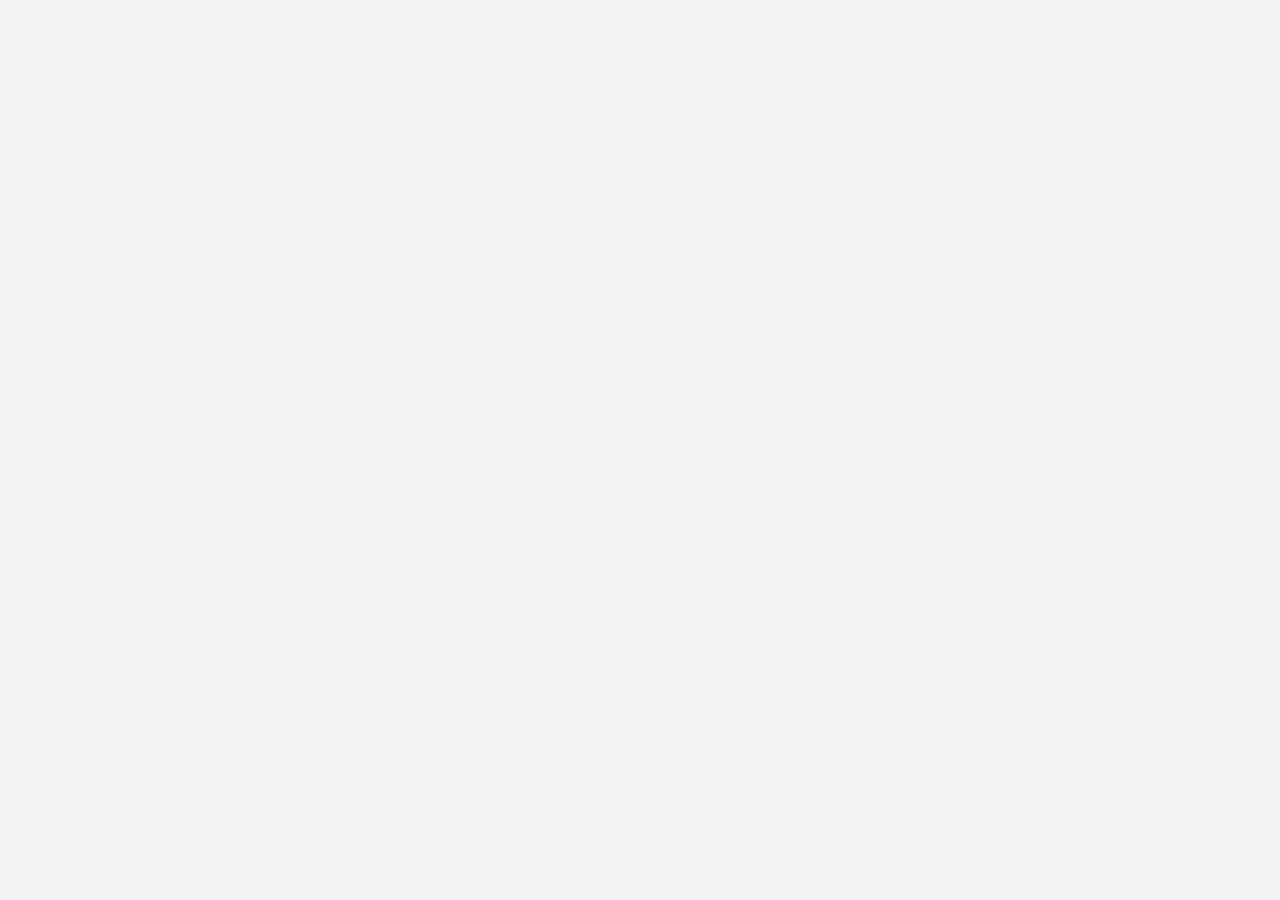
==== src/main/resources/static/index.html @ 5e4c1f53 "Initial commit: NeuroSession clinical research data platform Spring Boot + AngularJS app for managin" ====
<!DOCTYPE html>
<html ng-app="neuroSession">
<head>
    <meta charset="UTF-8">
    <title>NeuroSession</title>
    <link rel="stylesheet" href="css/style.css">
    <!-- AngularJS from CDN -->
    <script src="https://ajax.googleapis.com/ajax/libs/angularjs/1.8.2/angular.min.js"></script>
    <script src="https://ajax.googleapis.com/ajax/libs/angularjs/1.8.2/angular-route.min.js"></script>
    <script src="app.js"></script>
</head>
<body>
<div ng-view></div>
</body>
</html>
---- src/main/resources/static/css/style.css ----
/* =========================================================
   NEUROSESSION — APPLICATION STYLESHEET
   GIGA Consciousness Lab, University of Liège
   ========================================================= */

/* =========================================================
   1. RESET
   ========================================================= */

*,
*::before,
*::after {
    box-sizing: border-box;
    margin: 0;
    padding: 0;
}

html {
    scroll-behavior: smooth;
}

body {
    min-width: 320px;
    min-height: 100vh;

    background: #f2f3f4;
    color: #1c2024;

    font-family: Arial, "Helvetica Neue", Helvetica, sans-serif;
    font-size: 16px;
    line-height: 1.5;

    -webkit-font-smoothing: antialiased;
}

button,
input,
select,
textarea {
    font: inherit;
}

button {
    cursor: pointer;
}

a {
    color: inherit;
}

svg {
    display: block;
}

/* =========================================================
   2. DESIGN VARIABLES
   ========================================================= */

:root {
    --background: #f2f3f4;
    --surface: #ffffff;
    --surface-alt: #ebeced;
    --surface-soft: #f7f7f8;

    --text: #1c2024;
    --text-secondary: #565d64;
    --text-light: #878e94;

    --border: #d7d9db;
    --border-dark: #bcbfc2;
    --border-light: #e7e8ea;

    --accent: #7a2f40;
    --accent-dark: #5e2431;
    --accent-light: #f1e4e7;

    --success: #3f6b4c;
    --success-light: #e6efe8;

    --warning: #8f6423;
    --warning-light: #f3ead9;

    --danger: #a13d38;
    --danger-light: #f5e4e2;

    --info: #3d5f74;
    --info-light: #e5edf1;

    --mono: ui-monospace, "SF Mono", "Cascadia Code", Consolas, "Liberation Mono", monospace;

    --radius-small: 3px;
    --radius: 6px;

    --shadow-small: 0 1px 2px rgba(20, 22, 25, 0.06);
    --shadow-card: 0 1px 3px rgba(20, 22, 25, 0.08), 0 1px 2px rgba(20, 22, 25, 0.05);

    --sidebar-width: 250px;
}

/* =========================================================
   3. SHARED CONTAINERS
   ========================================================= */

.landing {
    min-height: 100vh;
    background: var(--background);
}

.section-inner {
    width: min(1180px, calc(100% - 48px));
    margin: 0 auto;
}

/* =========================================================
   4. LOGIN PAGE — SPLIT LAYOUT
   ========================================================= */

.login-shell {
    display: grid;
    grid-template-columns: minmax(0, 1fr) minmax(400px, 460px);
    min-height: 100vh;
}

/* --- Left: institution / study information panel --- */

.login-info {
    display: flex;
    flex-direction: column;

    padding: 44px clamp(36px, 5vw, 72px) 48px;

    background: var(--surface);
    border-right: 1px solid var(--border);
}

.brand-row {
    display: flex;
    align-items: baseline;
    gap: 10px;

    padding-bottom: 24px;
    border-bottom: 1px solid var(--border-light);
}

.brand-name {
    color: var(--text);
    font-size: 27px;
    font-weight: 700;
    letter-spacing: -0.2px;
}

.brand-sub {
    color: var(--text-secondary);
    font-size: 16px;
}

.login-intro {
    max-width: 620px;
    margin-top: 30px;
}

.login-intro h1 {
    color: var(--text);
    font-size: clamp(28px, 3vw, 36px);
    font-weight: 700;
    line-height: 1.25;
}

.login-intro p {
    max-width: 600px;
    margin-top: 16px;

    color: var(--text-secondary);
    font-size: 17px;
    line-height: 1.65;
}

.login-intro strong {
    color: var(--text);
    font-weight: 600;
}

/* --- Feature highlight boxes --- */

.feature-grid {
    display: grid;
    grid-template-columns: 1fr 1fr;
    gap: 14px;

    max-width: 620px;
    margin-top: 28px;
}

.feature-box {
    padding: 16px 18px;
    border: 1px solid var(--border);
    border-radius: var(--radius);
    background: var(--surface-soft);
}

.feature-box h3 {
    display: flex;
    align-items: center;
    flex-wrap: wrap;
    gap: 8px;

    color: var(--text);
    font-size: 14.5px;
    font-weight: 700;
}

.feature-box p {
    margin-top: 6px;
    color: var(--text-secondary);
    font-size: 13.5px;
    line-height: 1.55;
}

.status-tag {
    padding: 2px 8px;
    border: 1px solid #dcc191;
    border-radius: 10px;
    background: var(--warning-light);
    color: var(--warning);
    font-size: 10.5px;
    font-weight: 700;
    letter-spacing: 0.3px;
    text-transform: uppercase;
}

/* --- Sidenote --- */

.sidenote {
    max-width: 620px;
    margin-top: 14px;

    color: var(--text-light);
    font-size: 12.5px;
    line-height: 1.6;
}

.sidenote strong {
    color: var(--text-secondary);
    font-weight: 700;
}

/* --- Study summary block --- */

.study-summary {
    display: flex;
    align-items: center;
    flex-wrap: wrap;
    gap: 10px;

    max-width: 620px;
    margin-top: 22px;
    padding-top: 16px;
    border-top: 1px solid var(--border-light);
}

.study-summary h2 {
    color: var(--text-light);
    font-size: 12px;
    font-weight: 600;
    letter-spacing: 0.4px;
    text-transform: uppercase;
}

.study-name {
    color: var(--text);
    font-size: 15px;
    font-weight: 700;
}

.study-facts {
    display: flex;
    flex-wrap: wrap;
    gap: 8px;
}

.study-facts div {
    display: contents;
}

.study-facts dt {
    display: none;
}

.study-facts dd {
    padding: 4px 10px;
    border: 1px solid var(--border);
    border-radius: 12px;
    background: var(--surface-alt);
    color: var(--text-secondary);
    font-size: 12.5px;
}

/* --- Review / compliance note --- */

.tool-note {
    max-width: 600px;
    margin-top: auto;
    padding-top: 24px;
}

.tool-note p {
    padding: 12px 14px;
    border: 1px solid var(--border);
    border-left: 3px solid var(--info);
    border-radius: var(--radius-small);
    background: var(--info-light);
    color: #33505f;
    font-size: 13px;
    line-height: 1.55;
}

.tool-note strong {
    color: var(--text);
    font-weight: 700;
}

/* =========================================================
   5. LOGIN PANEL (RIGHT)
   ========================================================= */

.login-panel {
    position: relative;

    display: flex;
    flex-direction: column;
    align-items: stretch;
    justify-content: center;

    padding: 48px clamp(32px, 5vw, 56px);

    background: var(--surface-soft);
}

.institution-label {
    margin-bottom: 32px;
}

.institution-label strong,
.institution-label span {
    display: block;
}

.institution-label strong {
    color: var(--text);
    font-size: 15px;
    font-weight: 700;
}

.institution-label span {
    margin-top: 2px;
    color: var(--text-secondary);
    font-size: 13px;
}

.login-card {
    width: 100%;
    padding: 44px 40px;
    border: 1px solid var(--border);
    border-radius: var(--radius);
    background: var(--surface);
    box-shadow: var(--shadow-card);
}

.login-card-heading {
    padding-bottom: 24px;
    border-bottom: 1px solid var(--border-light);
}

.login-card-heading h2 {
    color: var(--text);
    font-size: 23px;
    font-weight: 700;
}

.login-card-heading p {
    margin-top: 6px;
    color: var(--text-secondary);
    font-size: 15px;
}

.login-panel form {
    margin-top: 28px;
}

/* --- Form fields --- */

.login-panel .form-group {
    margin-bottom: 24px;
}

.login-panel .form-group label {
    display: block;
    margin-bottom: 7px;
    color: var(--text);
    font-size: 15px;
    font-weight: 600;
}

.input-container,
.input-shell {
    position: relative;
    width: 100%;
}

.input-container input,
.input-shell input {
    width: 100%;
    height: 48px;

    padding: 0 14px;

    border: 1px solid var(--border-dark);
    border-radius: var(--radius-small);

    background: var(--surface);
    color: var(--text);
    font-size: 16px;

    transition: border-color 0.15s ease, box-shadow 0.15s ease;
}

.input-container input::placeholder,
.input-shell input::placeholder {
    color: var(--text-light);
}

.input-container input:focus,
.input-shell input:focus {
    outline: none;
    border-color: var(--accent);
    box-shadow: 0 0 0 3px rgba(122, 47, 64, 0.12);
}

.login-options {
    display: flex;
    align-items: center;
    justify-content: space-between;
    gap: 18px;
    margin: 2px 0 20px;
}

.remember-me,
.remember-control {
    display: flex;
    align-items: center;
    gap: 8px;
    color: var(--text-secondary);
    font-size: 13px;
}

.remember-me input,
.remember-control input {
    width: 15px;
    height: 15px;
    accent-color: var(--accent);
}

.forgot-link,
.text-link {
    color: var(--accent);
    font-size: 13px;
    text-decoration: none;
}

.forgot-link:hover,
.text-link:hover {
    text-decoration: underline;
}

.login-panel .error-msg {
    margin-bottom: 16px;
    padding: 10px 12px;
    border: 1px solid #d3a6a2;
    border-left: 3px solid var(--danger);
    border-radius: var(--radius-small);
    background: var(--danger-light);
    color: #6d2f2b;
    font-size: 13px;
}

.login-panel .btn-login {
    width: 100%;
    height: 48px;

    display: flex;
    align-items: center;
    justify-content: center;

    border: 1px solid var(--accent-dark);
    border-radius: var(--radius-small);

    background: var(--accent);
    color: white;

    font-size: 16px;
    font-weight: 600;

    transition: background 0.15s ease;
}

.login-panel .btn-login:hover {
    background: var(--accent-dark);
}

.login-footnote {
    margin-top: 18px;
    color: var(--text-light);
    font-size: 13px;
    text-align: center;
}

/* =========================================================
   5b. TECHNOLOGY SECTION
   ========================================================= */

.tech-section {
    padding: 26px 0;
    background: #262b2f;
}

.tech-label {
    color: #aab2b8;
    font-size: 13px;
    font-weight: 600;
}

.tech-badges {
    display: flex;
    flex-wrap: wrap;
    gap: 8px;
    margin-top: 14px;
}

.tech-badge {
    padding: 6px 12px;
    border: 1px solid rgba(255, 255, 255, 0.18);
    border-radius: var(--radius-small);
    background: rgba(255, 255, 255, 0.05);
    color: #d7dcdf;
    font-size: 13px;
}

/* =========================================================
   6. PUBLIC FOOTER
   ========================================================= */

.landing-footer {
    padding: 22px 0;
    border-top: 1px solid var(--border);
    background: var(--surface);
}

.footer-inner {
    display: flex;
    align-items: flex-start;
    justify-content: space-between;
    gap: 24px;
    width: min(1180px, calc(100% - 48px));
    margin: 0 auto;
}

.footer-left strong,
.footer-left span,
.footer-left small,
.footer-right strong,
.footer-right small {
    display: block;
}

.footer-left strong,
.footer-right strong {
    color: var(--text);
    font-size: 13px;
    font-weight: 600;
}

.footer-left span {
    margin-top: 2px;
    color: var(--text-secondary);
    font-size: 12px;
}

.footer-left small,
.footer-right small {
    margin-top: 4px;
    color: var(--text-light);
    font-size: 11px;
}

.footer-right {
    text-align: right;
}

/* =========================================================
   7. AUTHENTICATED APPLICATION LAYOUT
   ========================================================= */

.app-layout {
    display: flex;
    min-height: 100vh;
    background: var(--background);
}

.sidebar {
    position: fixed;
    inset: 0 auto 0 0;

    width: var(--sidebar-width);
    height: 100vh;

    display: flex;
    flex-direction: column;

    padding: 26px 0 20px;

    border-right: 1px solid #374049;
    background: #262b2f;
    color: white;
}

.logo {
    margin: 0 22px;
    padding: 0 0 20px;
    border-bottom: 1px solid rgba(255, 255, 255, 0.14);

    color: #ffffff;
    font-size: 17px;
    font-weight: 700;
}

.logo::after {
    content: "Research Data System";
    display: block;
    margin-top: 5px;
    color: rgba(255, 255, 255, 0.48);
    font-size: 11px;
    font-weight: 500;
}

.sidebar ul {
    flex: 1;
    padding: 18px 0;
    list-style: none;
}

.sidebar ul li a {
    display: block;
    padding: 11px 22px;

    border-left: 3px solid transparent;
    color: rgba(255, 255, 255, 0.68);
    font-size: 14px;
    text-decoration: none;

    transition: background 0.15s ease, color 0.15s ease, border-color 0.15s ease;
}

.sidebar ul li a:hover,
.sidebar ul li a.active {
    border-left-color: var(--accent);
    background: rgba(255, 255, 255, 0.06);
    color: #ffffff;
}

.user-info {
    margin: 0 22px;
    padding: 16px 0 0;
    border-top: 1px solid rgba(255, 255, 255, 0.14);
}

.user-info p {
    color: #ffffff;
    font-size: 13px;
    font-weight: 600;
}

.user-info .role {
    margin-top: 3px;
    color: rgba(255, 255, 255, 0.48);
    font-size: 12px;
    font-weight: 400;
}

.content {
    flex: 1;
    min-width: 0;

    margin-left: var(--sidebar-width);
    padding: 36px clamp(24px, 4vw, 52px) 55px;
}

.content h2 {
    margin-bottom: 24px;
    color: var(--text);
    font-size: 23px;
    font-weight: 700;
}

/* =========================================================
   8. APPLICATION CARDS
   ========================================================= */

.card {
    margin-bottom: 20px;
    padding: 24px;

    border: 1px solid var(--border);
    border-radius: var(--radius);
    background: var(--surface);
    box-shadow: var(--shadow-small);
}

.card h3 {
    margin-bottom: 16px;
    color: var(--text);
    font-size: 16px;
    font-weight: 700;
}

.card-header {
    display: flex;
    align-items: center;
    justify-content: space-between;
    gap: 18px;
    margin-bottom: 17px;
}

.card-header h3 {
    margin: 0;
}

/* =========================================================
   9. DASHBOARD STATS
   ========================================================= */

.stats-grid {
    display: grid;
    grid-template-columns: repeat(3, minmax(0, 1fr));
    gap: 14px;
    margin-bottom: 20px;
}

.stat-card {
    padding: 18px 20px;

    border: 1px solid var(--border);
    border-radius: var(--radius);
    background: var(--surface);
    box-shadow: var(--shadow-small);
}

.stat-card h3 {
    margin-bottom: 8px;
    color: var(--text-secondary);
    font-size: 12px;
    font-weight: 600;
    letter-spacing: 0.3px;
    text-transform: uppercase;
}

.stat-card p {
    color: var(--text);
    font-family: var(--mono);
    font-size: 22px;
    font-weight: 600;
}

/* =========================================================
   10. APPLICATION FORMS
   ========================================================= */

.form-row {
    display: grid;
    grid-template-columns: repeat(auto-fill, minmax(175px, 1fr));
    gap: 16px;
    margin-bottom: 16px;
}

.form-group {
    margin-bottom: 15px;
}

.form-group label {
    display: block;
    margin-bottom: 6px;
    color: var(--text-secondary);
    font-size: 12.5px;
    font-weight: 600;
}

.form-group input,
.form-group select,
.form-group textarea {
    width: 100%;

    padding: 10px 12px;

    border: 1px solid var(--border-dark);
    border-radius: var(--radius-small);

    background: var(--surface);
    color: var(--text);
    font-size: 14px;

    transition: border-color 0.15s ease, box-shadow 0.15s ease;
}

.form-group textarea {
    min-height: 105px;
    resize: vertical;
}

.form-group input:focus,
.form-group select:focus,
.form-group textarea:focus {
    outline: none;
    border-color: var(--accent);
    box-shadow: 0 0 0 3px rgba(122, 47, 64, 0.10);
}

/* =========================================================
   11. BUTTONS
   ========================================================= */

.btn-primary,
.btn-secondary,
.btn-danger,
.btn-view,
.btn-back,
.btn-logout {
    display: inline-flex;
    align-items: center;
    justify-content: center;
    gap: 6px;

    border-radius: var(--radius-small);
    font-size: 13px;
    font-weight: 600;
    text-decoration: none;
    cursor: pointer;

    transition: background 0.15s ease, border-color 0.15s ease;
}

.btn-primary {
    padding: 10px 16px;
    border: 1px solid var(--accent-dark);
    background: var(--accent);
    color: white;
}

.btn-primary:hover {
    background: var(--accent-dark);
}

.btn-secondary {
    margin-right: 8px;
    padding: 9px 15px;
    border: 1px solid var(--border-dark);
    background: var(--surface);
    color: var(--text);
}

.btn-secondary:hover {
    background: var(--surface-alt);
}

.btn-danger {
    padding: 9px 15px;
    border: 1px solid #7c332e;
    background: var(--danger);
    color: white;
}

.btn-danger:hover {
    background: #8a3530;
}

.btn-view {
    padding: 6px 11px;
    border: 1px solid var(--border-dark);
    background: var(--surface);
    color: var(--accent-dark);
    font-size: 12.5px;
}

.btn-view:hover {
    background: var(--accent);
    color: white;
    border-color: var(--accent-dark);
}

.btn-back {
    padding: 5px 0;
    border: 0;
    border-bottom: 1px solid var(--border-dark);
    color: var(--text-secondary);
    font-size: 13px;
    font-weight: 500;
}

.btn-back:hover {
    color: var(--accent);
}

.btn-logout {
    margin-top: 10px;
    padding: 7px 12px;
    border: 1px solid rgba(255, 255, 255, 0.22);
    background: transparent;
    color: rgba(255, 255, 255, 0.65);
    font-size: 12.5px;
}

.btn-logout:hover {
    border-color: rgba(255, 255, 255, 0.42);
    color: white;
}

/* =========================================================
   12. TABLES
   ========================================================= */

.table-wrapper {
    width: 100%;
    overflow-x: auto;
}

table {
    width: 100%;
    border-collapse: collapse;
}

th {
    padding: 11px 12px;
    border-top: 1px solid var(--border);
    border-bottom: 2px solid var(--border-dark);

    background: var(--surface-alt);
    color: var(--text-secondary);

    font-size: 12px;
    font-weight: 700;
    letter-spacing: 0.2px;
    text-align: left;
}

td {
    padding: 12px;
    border-bottom: 1px solid var(--border-light);

    background: var(--surface);
    color: var(--text);
    font-size: 14px;

    vertical-align: middle;
}

tbody tr:nth-child(even) td {
    background: #fafafb;
}

tr:hover td {
    background: #f0f1f2;
}

.empty {
    padding: 32px 18px;
    color: var(--text-secondary);
    font-size: 14px;
    text-align: center;
}

/* =========================================================
   13. SYSTEM MESSAGES
   ========================================================= */

.error,
.success {
    margin-bottom: 16px;
    padding: 11px 14px;
    border-radius: var(--radius-small);
    font-size: 13.5px;
}

.error {
    border: 1px solid #d3a6a2;
    border-left: 3px solid var(--danger);
    background: var(--danger-light);
    color: #6d2f2b;
}

.success {
    border: 1px solid #b3c9b7;
    border-left: 3px solid var(--success);
    background: var(--success-light);
    color: #35553f;
}

/* =========================================================
   14. PARTICIPANT DETAILS
   ========================================================= */

.page-header {
    display: flex;
    align-items: center;
    gap: 16px;
    margin-bottom: 22px;
}

.info-grid {
    display: grid;
    grid-template-columns: repeat(auto-fill, minmax(175px, 1fr));
    gap: 0;

    border-top: 1px solid var(--border);
    border-left: 1px solid var(--border);
}

.info-grid.small {
    margin: 16px 0;
}

.info-item {
    padding: 13px 14px;
    border-right: 1px solid var(--border);
    border-bottom: 1px solid var(--border);
}

.info-item label {
    display: block;
    margin-bottom: 5px;
    color: var(--text-secondary);
    font-size: 11.5px;
    font-weight: 600;
}

.info-item span {
    color: var(--text);
    font-family: var(--mono);
    font-size: 14px;
    font-weight: 600;
}

/* =========================================================
   15. SESSION CARDS
   ========================================================= */

.sessions-grid {
    display: grid;
    grid-template-columns: repeat(2, minmax(0, 1fr));
    gap: 18px;
    margin-top: 21px;
}

.session-card {
    padding: 0;
    overflow: hidden;
}

.session-header {
    display: flex;
    align-items: center;
    justify-content: space-between;
    padding: 14px 18px;
    border-bottom: 1px solid var(--border);
}

.session-header h3 {
    margin: 0;
    color: white;
    font-size: 14.5px;
    font-weight: 700;
}

.session-header.vrh {
    background: #4a6350;
}

.session-header.hyp {
    background: var(--accent-dark);
}

.badge {
    padding: 4px 9px;
    border: 1px solid rgba(255, 255, 255, 0.34);
    border-radius: var(--radius-small);
    background: transparent;
    color: white;
    font-size: 11px;
    font-weight: 600;
}

/* --- Study monitoring completion badges --- */

.progress-badge {
    display: inline-block;
    padding: 4px 10px;
    border-radius: 12px;
    font-size: 12px;
    font-weight: 600;
}

.progress-badge.complete {
    border: 1px solid #b3c9b7;
    background: var(--success-light);
    color: #35553f;
}

.progress-badge.partial {
    border: 1px solid #dcc191;
    background: var(--warning-light);
    color: #705019;
}

.progress-badge.none {
    border: 1px solid #d3a6a2;
    background: var(--danger-light);
    color: #6d2f2b;
}

/* =========================================================
   16. VAS VALUES
   ========================================================= */

.vas-grid {
    display: grid;
    grid-template-columns: repeat(2, minmax(0, 1fr));
    gap: 12px;
    margin-bottom: 16px;
}

.vas-item {
    padding: 12px 14px;
    border: 1px solid var(--border);
    border-radius: var(--radius-small);
    background: var(--surface-alt);
}

.vas-item label {
    display: block;
    margin-bottom: 5px;
    color: var(--text-secondary);
    font-size: 11.5px;
    font-weight: 600;
}

.vas-item span {
    color: var(--text);
    font-family: var(--mono);
    font-size: 14px;
    font-weight: 600;
}

.vas-bar-container {
    height: 6px;
    margin: 7px 0 4px;
    overflow: hidden;
    border-radius: 3px;
    background: #d8dbde;
}

.vas-bar {
    height: 100%;
    border-radius: 3px;
    background: var(--accent);
    transition: width 0.3s ease;
}

.vas-bar.vrh-pre  { background: var(--accent); }
.vas-bar.vrh-post { background: var(--success); }
.vas-bar.hyp-pre  { background: #3d1f28; }
.vas-bar.hyp-post { background: #2a4a33; }

/* =========================================================
   17. MODALS
   ========================================================= */

.modal-overlay {
    position: fixed;
    inset: 0;
    z-index: 1000;

    display: flex;
    align-items: flex-start;
    justify-content: center;

    overflow-y: auto;
    padding: 45px 18px;

    background: rgba(20, 23, 26, 0.65);
}

.modal {
    width: min(720px, 100%);
    margin-bottom: 35px;
    padding: 30px;

    border: 1px solid var(--border-dark);
    border-radius: var(--radius);
    background: var(--surface);
    box-shadow: 0 8px 24px rgba(0, 0, 0, 0.18);
}

.modal h3 {
    margin-bottom: 20px;
    color: var(--text);
    font-size: 19px;
    font-weight: 700;
}

.modal h4 {
    margin: 22px 0 12px;
    padding-bottom: 7px;
    border-bottom: 1px solid var(--border);
    color: var(--text-secondary);
    font-size: 13px;
    font-weight: 700;
}

.modal-actions {
    display: flex;
    flex-wrap: wrap;
    gap: 10px;
    margin-top: 22px;
}

.quick-links {
    margin-top: 15px;
}

/* =========================================================
   18. RESPONSIVE
   ========================================================= */

@media (max-width: 1120px) {
    .login-shell {
        grid-template-columns: minmax(0, 1fr) minmax(380px, 420px);
    }
}

@media (max-width: 980px) {
    .sidebar {
        position: static;
        width: 100%;
        height: auto;
    }

    .app-layout {
        display: block;
    }

    .content {
        margin-left: 0;
    }

    .sidebar ul {
        display: flex;
        flex-wrap: wrap;
        padding: 14px 16px;
    }

    .sidebar ul li a {
        padding: 9px 14px;
    }

    .user-info {
        margin-bottom: 4px;
    }
}

@media (max-width: 880px) {
    .login-shell {
        display: block;
    }

    .login-info {
        padding: 32px 30px 40px;
        border-right: 0;
        border-bottom: 1px solid var(--border);
    }

    .tool-note {
        margin-top: 28px;
    }

    .login-panel {
        padding: 40px 25px 48px;
    }

    .footer-inner {
        display: block;
    }

    .footer-right {
        margin-top: 16px;
        text-align: left;
    }
}

@media (max-width: 680px) {
    .login-intro h1 {
        font-size: 24px;
    }

    .study-facts {
        grid-template-columns: 1fr;
    }

    .stats-grid,
    .sessions-grid {
        grid-template-columns: 1fr;
    }

    .content {
        padding: 27px 15px 45px;
    }

    .card,
    .modal {
        padding: 20px;
    }

    .card-header,
    .page-header {
        align-items: flex-start;
        flex-direction: column;
        gap: 10px;
    }

    .vas-grid,
    .info-grid,
    .form-row {
        grid-template-columns: 1fr;
    }

    table {
        min-width: 680px;
    }

    .login-options {
        flex-direction: column;
        align-items: flex-start;
        gap: 10px;
    }
}

/* =========================================================
   19. ACCESSIBILITY
   ========================================================= */

:focus-visible {
    outline: 2px solid rgba(122, 47, 64, 0.4);
    outline-offset: 2px;
}

@media (prefers-reduced-motion: reduce) {
    *,
    *::before,
    *::after {
        scroll-behavior: auto !important;
        transition-duration: 0.01ms !important;
        animation-duration: 0.01ms !important;
        animation-iteration-count: 1 !important;
    }
}
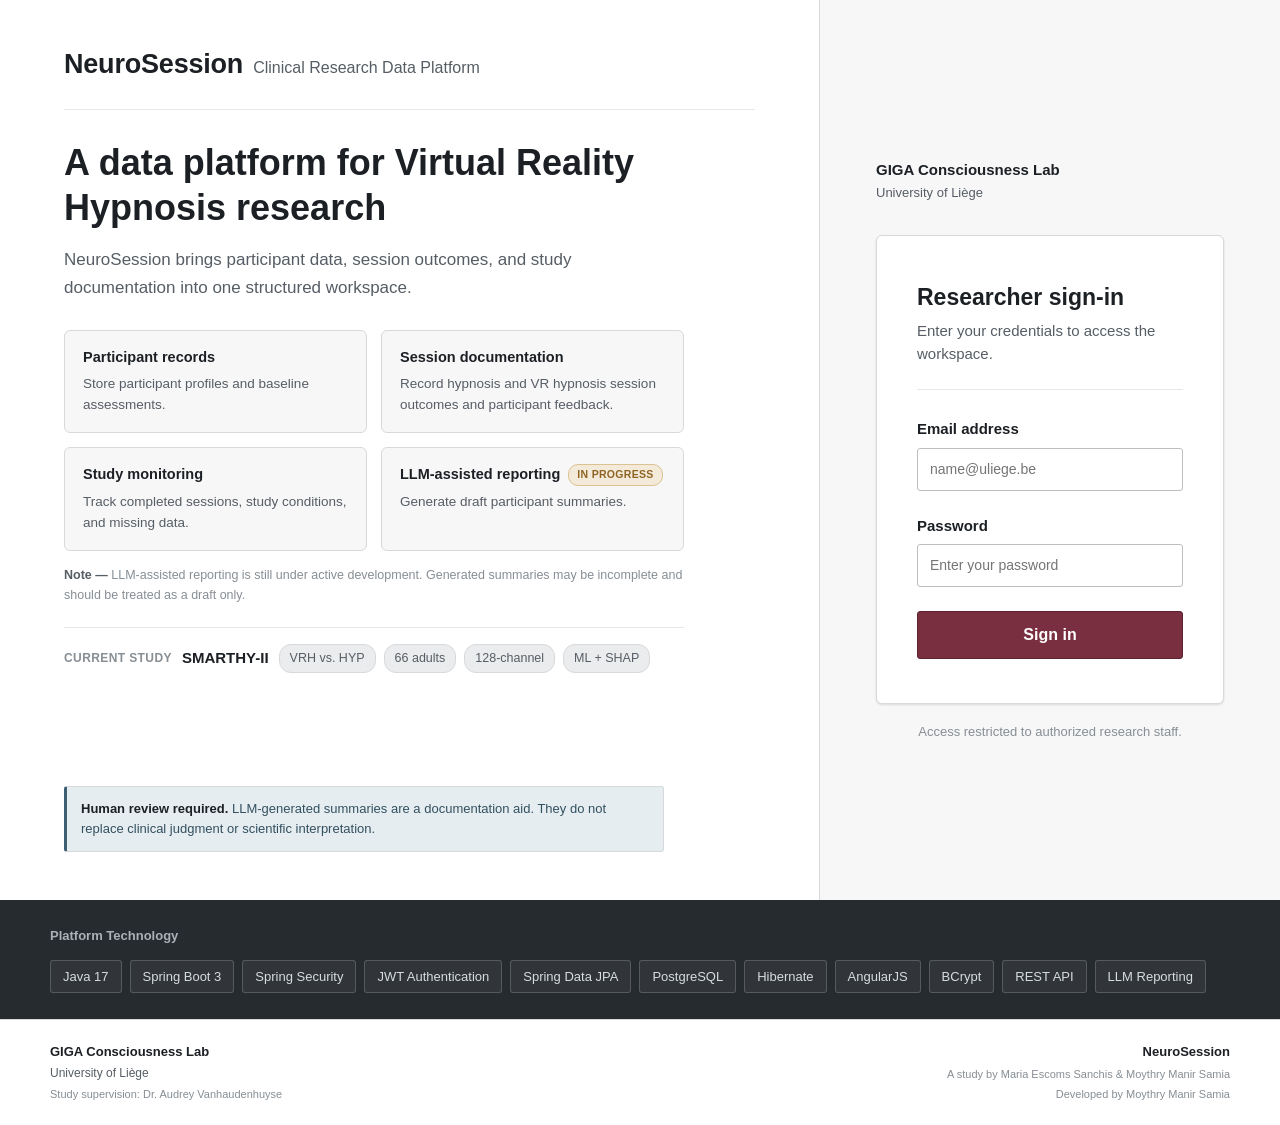
==== commit d9fafb01: "Self-host AngularJS instead of relying on Google's CDN app.js declares a dependency on ngSanitize (n" ====
--- a/src/main/resources/static/index.html
+++ b/src/main/resources/static/index.html
@@ -4,9 +4,10 @@
     <meta charset="UTF-8">
     <title>NeuroSession</title>
     <link rel="stylesheet" href="css/style.css">
-    <!-- AngularJS from CDN -->
-    <script src="https://ajax.googleapis.com/ajax/libs/angularjs/1.8.2/angular.min.js"></script>
-    <script src="https://ajax.googleapis.com/ajax/libs/angularjs/1.8.2/angular-route.min.js"></script>
+    <!-- AngularJS (self-hosted) -->
+    <script src="vendor/angular.min.js"></script>
+    <script src="vendor/angular-route.min.js"></script>
+    <script src="vendor/angular-sanitize.min.js"></script>
     <script src="app.js"></script>
 </head>
 <body>
--- a/src/main/resources/static/css/style.css
+++ b/src/main/resources/static/css/style.css
@@ -1348,6 +1348,32 @@
         align-items: flex-start;
         gap: 10px;
     }
+    .report-modal {
+        width: 750px;
+        max-width: 95%;
+    }
+    .modal-header {
+        display: flex;
+        justify-content: space-between;
+        align-items: center;
+        margin-bottom: 16px;
+    }
+    .modal-header h3 { margin: 0; }
+    .report-disclaimer {
+        background: #fef9e7;
+        border: 1px solid #f9e79f;
+        border-radius: 6px;
+        padding: 10px 14px;
+        font-size: 12px;
+        color: #7d6608;
+        margin-bottom: 20px;
+    }
+    .report-body {
+        font-size: 14px;
+        line-height: 1.8;
+        color: var(--text);
+        white-space: pre-wrap;
+    }
 }
 
 /* =========================================================
